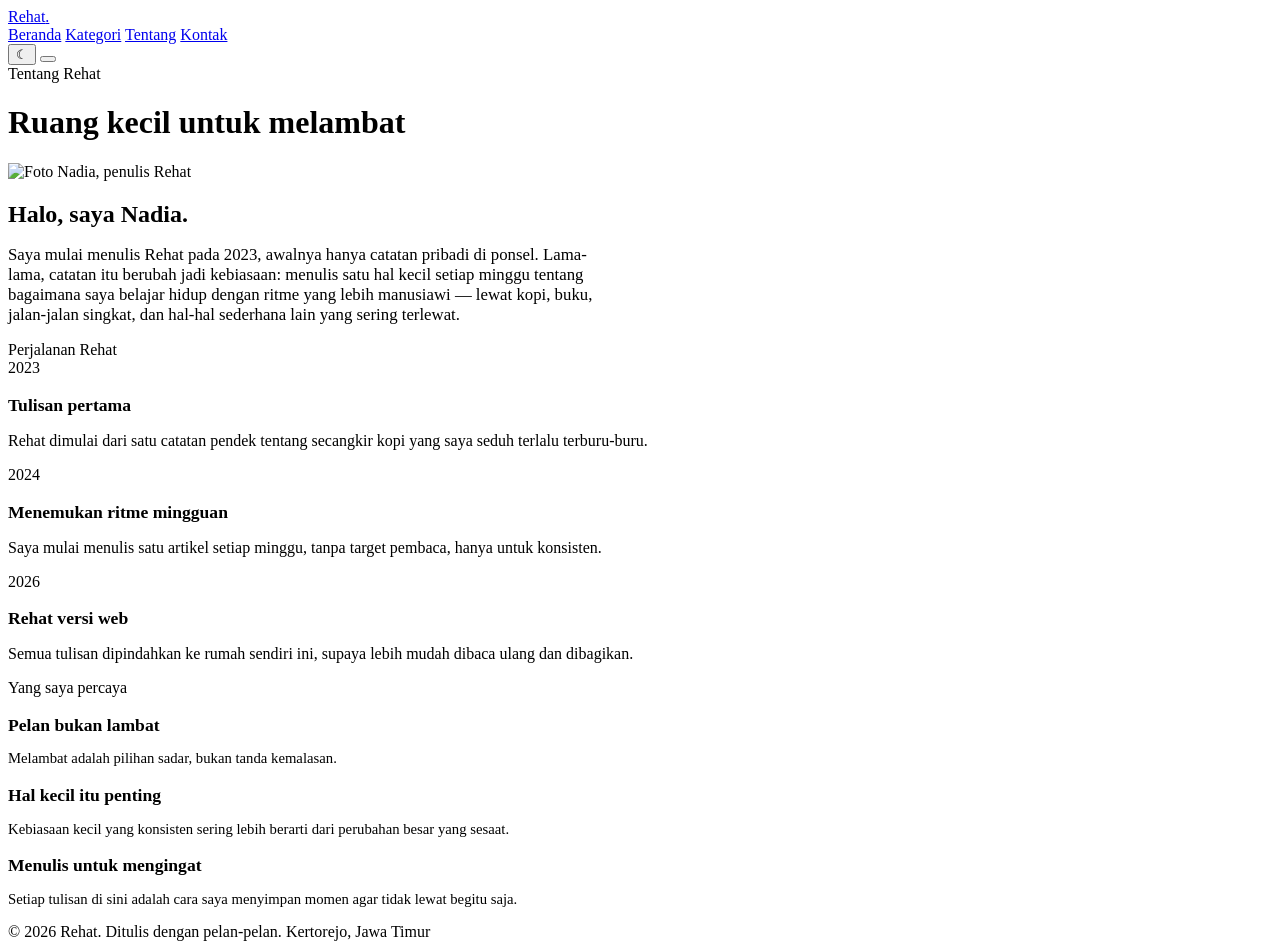
==== about.html @ 9d7ff97e "first commit" ====
<!DOCTYPE html>
<html lang="id">
<head>
<meta charset="UTF-8">
<meta name="viewport" content="width=device-width, initial-scale=1.0">
<title>Tentang — Rehat</title>
<link rel="stylesheet" href="css/style.css">
</head>
<body>

<nav class="navbar">
  <div class="nav-inner">
    <a href="index.html" class="brand">Rehat<span>.</span></a>
    <div class="nav-links">
      <a href="index.html">Beranda</a>
      <a href="category.html">Kategori</a>
      <a href="about.html" class="active">Tentang</a>
      <a href="contact.html">Kontak</a>
    </div>
    <div class="nav-actions">
      <button class="theme-toggle" aria-label="Ganti tema">☾</button>
      <button class="hamburger" aria-label="Menu"><span></span><span></span><span></span></button>
    </div>
  </div>
</nav>

<header class="page-header">
  <div class="wrap">
    <span class="eyebrow">Tentang Rehat</span>
    <h1>Ruang kecil untuk melambat</h1>
  </div>
</header>

<div class="wrap about-hero">
  <img src="https://images.unsplash.com/photo-1494790108377-be9c29b29330?w=300&q=80" alt="Foto Nadia, penulis Rehat">
  <div>
    <h2 style="margin-bottom:12px;">Halo, saya Nadia.</h2>
    <p style="color:var(--muted);font-size:1.05rem;max-width:600px;">Saya mulai menulis Rehat pada 2023, awalnya hanya catatan pribadi di ponsel. Lama-lama, catatan itu berubah jadi kebiasaan: menulis satu hal kecil setiap minggu tentang bagaimana saya belajar hidup dengan ritme yang lebih manusiawi — lewat kopi, buku, jalan-jalan singkat, dan hal-hal sederhana lain yang sering terlewat.</p>
  </div>
</div>

<div class="wrap timeline">
  <div class="section-label">Perjalanan Rehat</div>

  <div class="tl-item">
    <span class="yr">2023</span>
    <div>
      <h3 style="font-size:1.1rem;margin-bottom:6px;">Tulisan pertama</h3>
      <p style="color:var(--muted);">Rehat dimulai dari satu catatan pendek tentang secangkir kopi yang saya seduh terlalu terburu-buru.</p>
    </div>
  </div>

  <div class="tl-item">
    <span class="yr">2024</span>
    <div>
      <h3 style="font-size:1.1rem;margin-bottom:6px;">Menemukan ritme mingguan</h3>
      <p style="color:var(--muted);">Saya mulai menulis satu artikel setiap minggu, tanpa target pembaca, hanya untuk konsisten.</p>
    </div>
  </div>

  <div class="tl-item">
    <span class="yr">2026</span>
    <div>
      <h3 style="font-size:1.1rem;margin-bottom:6px;">Rehat versi web</h3>
      <p style="color:var(--muted);">Semua tulisan dipindahkan ke rumah sendiri ini, supaya lebih mudah dibaca ulang dan dibagikan.</p>
    </div>
  </div>
</div>

<div class="wrap">
  <div class="section-label">Yang saya percaya</div>
  <div class="values-grid">
    <div class="value-card">
      <h3 style="font-size:1.1rem;margin-bottom:8px;">Pelan bukan lambat</h3>
      <p style="color:var(--muted);font-size:.92rem;">Melambat adalah pilihan sadar, bukan tanda kemalasan.</p>
    </div>
    <div class="value-card">
      <h3 style="font-size:1.1rem;margin-bottom:8px;">Hal kecil itu penting</h3>
      <p style="color:var(--muted);font-size:.92rem;">Kebiasaan kecil yang konsisten sering lebih berarti dari perubahan besar yang sesaat.</p>
    </div>
    <div class="value-card">
      <h3 style="font-size:1.1rem;margin-bottom:8px;">Menulis untuk mengingat</h3>
      <p style="color:var(--muted);font-size:.92rem;">Setiap tulisan di sini adalah cara saya menyimpan momen agar tidak lewat begitu saja.</p>
    </div>
  </div>
</div>

<footer>
  <div class="wrap footer-inner">
    <span>© 2026 Rehat. Ditulis dengan pelan-pelan.</span>
    <span>Kertorejo, Jawa Timur</span>
  </div>
</footer>

<script src="js/main.js"></script>
</body>
</html>
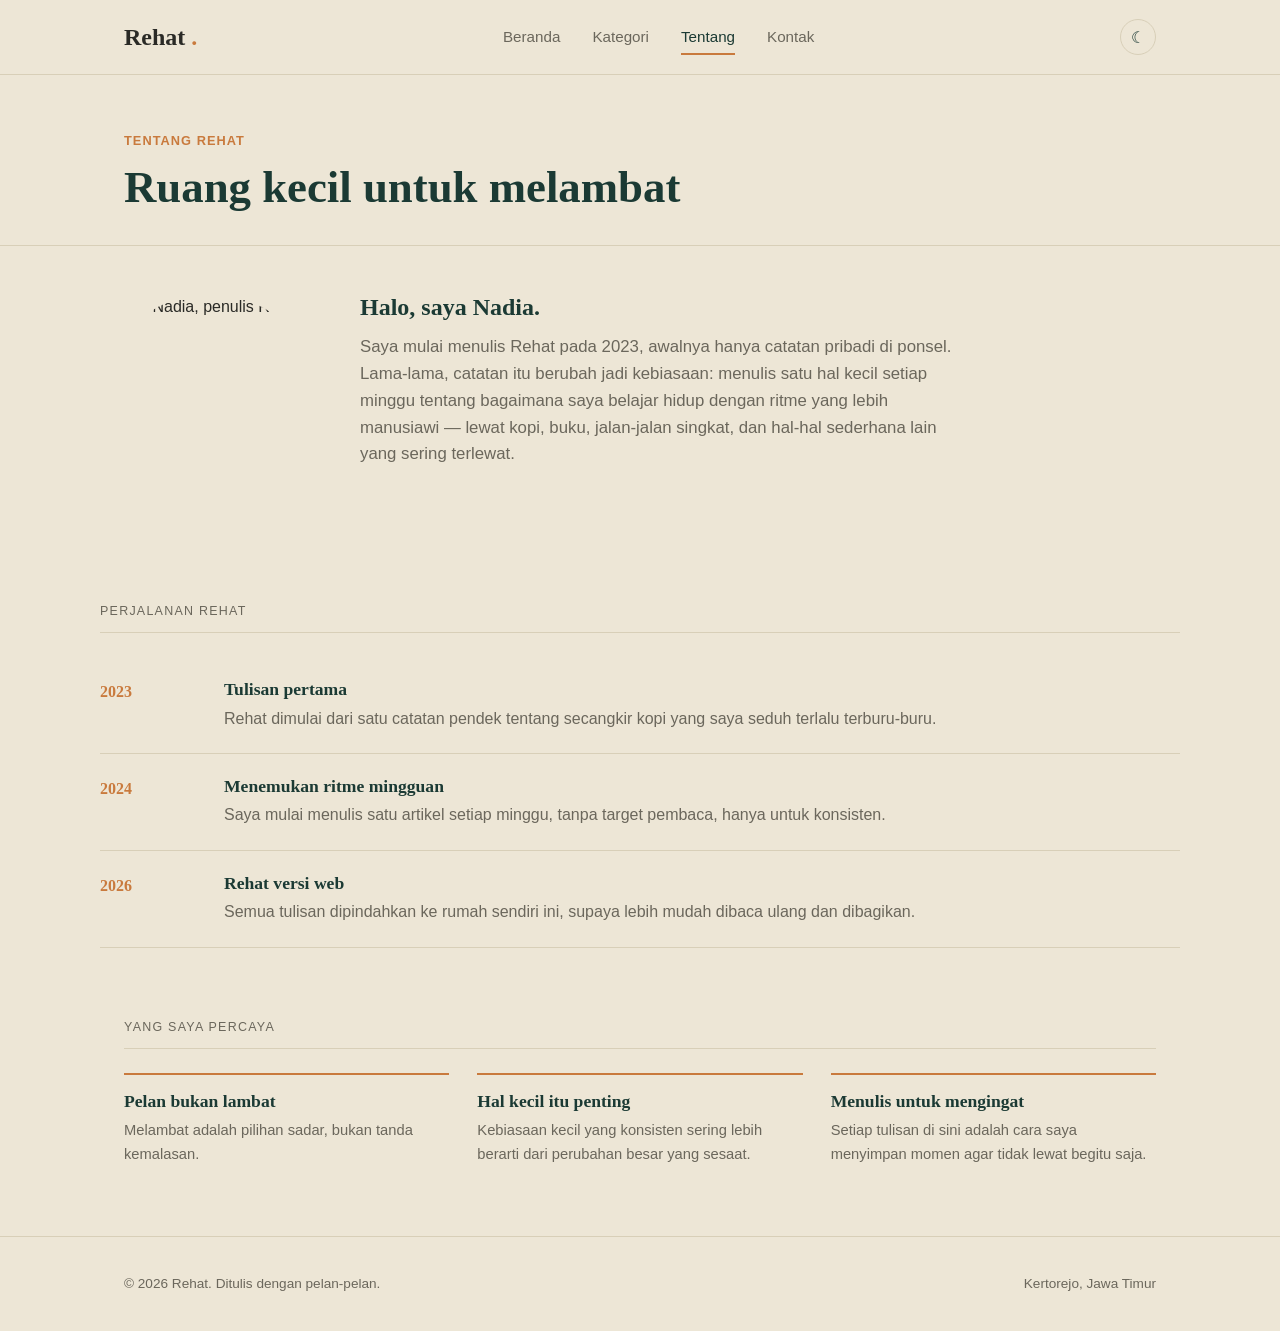
==== commit 7a240683: "Mengganti semua file dengan proyek baru" ====
--- a/about.html
+++ b/about.html
@@ -4,7 +4,286 @@
 <meta charset="UTF-8">
 <meta name="viewport" content="width=device-width, initial-scale=1.0">
 <title>Tentang — Rehat</title>
-<link rel="stylesheet" href="css/style.css">
+<style>
+@import url('https://fonts.googleapis.com/css2?family=Fraunces:opsz,wght@9..144,400;9..144,600;9..144,700&family=Source+Sans+3:wght@400;500;600;700&display=swap');
+
+:root{
+  --ink:#1B3A34;
+  --paper:#EDE6D6;
+  --paper-light:#F6F2E8;
+  --ochre:#C97A3D;
+  --sage:#8FA68E;
+  --line:#D8CFB8;
+  --text:#2A2A26;
+  --muted:#6B675C;
+  --radius:4px;
+  --maxw:1080px;
+}
+
+[data-theme="dark"]{
+  --ink:#EDE6D6;
+  --paper:#1B2321;
+  --paper-light:#212B28;
+  --ochre:#E19660;
+  --sage:#8FA68E;
+  --line:#33423D;
+  --text:#EDE6D6;
+  --muted:#A6A196;
+}
+
+*{box-sizing:border-box;margin:0;padding:0;}
+
+html{scroll-behavior:smooth;}
+
+body{
+  background:var(--paper);
+  color:var(--text);
+  font-family:'Source Sans 3',sans-serif;
+  line-height:1.6;
+  transition:background .3s ease,color .3s ease;
+}
+
+h1,h2,h3,.display{
+  font-family:'Fraunces',serif;
+  color:var(--ink);
+  font-weight:600;
+  line-height:1.15;
+}
+
+a{color:inherit;text-decoration:none;}
+
+img{max-width:100%;display:block;}
+
+.wrap{max-width:var(--maxw);margin:0 auto;padding:0 24px;}
+
+/* ===== NAVBAR ===== */
+.navbar{
+  border-bottom:1px solid var(--line);
+  position:sticky;top:0;
+  background:var(--paper);
+  z-index:100;
+}
+.nav-inner{
+  max-width:var(--maxw);margin:0 auto;padding:18px 24px;
+  display:flex;align-items:center;justify-content:space-between;
+}
+.brand{
+  font-family:'Fraunces',serif;font-size:1.5rem;font-weight:700;
+  display:flex;align-items:baseline;gap:6px;
+}
+.brand span{color:var(--ochre);}
+.nav-links{display:flex;gap:32px;align-items:center;}
+.nav-links a{
+  font-size:.95rem;color:var(--muted);
+  position:relative;padding:4px 0;
+}
+.nav-links a:hover,.nav-links a.active{color:var(--ink);}
+.nav-links a.active::after{
+  content:"";position:absolute;left:0;bottom:-2px;width:100%;height:2px;background:var(--ochre);
+}
+.nav-actions{display:flex;align-items:center;gap:14px;}
+.theme-toggle{
+  border:1px solid var(--line);background:transparent;color:var(--ink);
+  width:36px;height:36px;border-radius:50%;cursor:pointer;font-size:1rem;
+  display:flex;align-items:center;justify-content:center;
+}
+.hamburger{display:none;flex-direction:column;gap:5px;background:none;border:none;cursor:pointer;}
+.hamburger span{width:24px;height:2px;background:var(--ink);}
+
+@media(max-width:768px){
+  .nav-links{
+    position:fixed;top:69px;left:0;right:0;background:var(--paper);
+    flex-direction:column;padding:20px 24px;gap:18px;
+    border-bottom:1px solid var(--line);
+    transform:translateY(-150%);transition:transform .3s ease;
+  }
+  .nav-links.open{transform:translateY(0);}
+  .hamburger{display:flex;}
+}
+
+/* ===== HERO ===== */
+.hero{
+  padding:72px 0 56px;border-bottom:1px solid var(--line);
+}
+.hero .eyebrow{
+  color:var(--ochre);font-weight:600;letter-spacing:.08em;text-transform:uppercase;font-size:.8rem;
+  display:block;margin-bottom:14px;
+}
+.hero h1{font-size:clamp(2.2rem,5vw,3.6rem);max-width:720px;}
+.hero p{margin-top:18px;max-width:560px;color:var(--muted);font-size:1.1rem;}
+.hero-search{
+  margin-top:32px;display:flex;gap:0;max-width:480px;
+  border:1px solid var(--ink);border-radius:var(--radius);overflow:hidden;
+}
+.hero-search input{
+  flex:1;border:none;padding:12px 16px;background:var(--paper-light);color:var(--text);font-size:.95rem;
+}
+.hero-search input:focus{outline:none;}
+.hero-search button{
+  border:none;background:var(--ink);color:var(--paper);padding:0 20px;cursor:pointer;font-weight:600;
+}
+
+/* ===== LAYOUT: main + sidebar ===== */
+.content-layout{
+  display:grid;grid-template-columns:1fr 260px;gap:48px;padding:48px 0 80px;
+}
+@media(max-width:860px){.content-layout{grid-template-columns:1fr;}}
+
+.section-label{
+  font-size:.78rem;letter-spacing:.1em;text-transform:uppercase;color:var(--muted);
+  border-bottom:1px solid var(--line);padding-bottom:10px;margin-bottom:24px;
+}
+
+/* ===== ARTICLE CARDS ===== */
+.article-grid{display:grid;grid-template-columns:1fr;gap:0;}
+.card{
+  display:grid;grid-template-columns:180px 1fr;gap:20px;
+  padding:26px 0;border-bottom:1px solid var(--line);
+}
+.card:first-child{padding-top:0;}
+.card-img{
+  width:100%;aspect-ratio:4/3;border-radius:var(--radius);overflow:hidden;background:var(--sage);
+}
+.card-img img{width:100%;height:100%;object-fit:cover;}
+.card-meta{
+  font-size:.78rem;color:var(--ochre);font-weight:600;text-transform:uppercase;letter-spacing:.06em;
+  margin-bottom:8px;
+}
+.card h3{font-size:1.3rem;margin-bottom:8px;}
+.card h3 a:hover{color:var(--ochre);}
+.card p{color:var(--muted);font-size:.95rem;}
+.card .date{color:var(--muted);font-size:.82rem;margin-top:10px;display:block;}
+
+@media(max-width:560px){
+  .card{grid-template-columns:110px 1fr;gap:14px;}
+  .card h3{font-size:1.05rem;}
+}
+
+/* ===== SIDEBAR ===== */
+.sidebar-block{margin-bottom:40px;}
+.cat-list{list-style:none;}
+.cat-list li{border-bottom:1px solid var(--line);}
+.cat-list a{
+  display:flex;justify-content:space-between;padding:11px 0;color:var(--text);font-size:.95rem;
+}
+.cat-list a:hover{color:var(--ochre);}
+.cat-list .count{color:var(--muted);font-size:.82rem;}
+
+.about-box{
+  background:var(--paper-light);border:1px solid var(--line);border-radius:var(--radius);
+  padding:22px;
+}
+.about-box img{width:56px;height:56px;border-radius:50%;object-fit:cover;margin-bottom:12px;}
+.about-box p{font-size:.9rem;color:var(--muted);}
+
+/* ===== FOOTER ===== */
+footer{
+  border-top:1px solid var(--line);padding:36px 0;
+}
+.footer-inner{
+  display:flex;justify-content:space-between;align-items:center;flex-wrap:wrap;gap:12px;
+  font-size:.85rem;color:var(--muted);
+}
+
+/* ===== PAGE HEADER (non-home pages) ===== */
+.page-header{padding:56px 0 32px;border-bottom:1px solid var(--line);}
+.page-header .eyebrow{
+  color:var(--ochre);font-weight:600;letter-spacing:.08em;text-transform:uppercase;font-size:.8rem;
+  display:block;margin-bottom:10px;
+}
+.page-header h1{font-size:clamp(2rem,4vw,2.8rem);}
+
+/* ===== ARTICLE PAGE ===== */
+.article-hero-img{
+  width:100%;aspect-ratio:16/7;border-radius:var(--radius);overflow:hidden;margin:32px 0;background:var(--sage);
+}
+.article-hero-img img{width:100%;height:100%;object-fit:cover;}
+.article-body{max-width:720px;margin:0 auto;padding:0 0 60px;}
+.article-body .cat-tag{
+  color:var(--ochre);font-weight:600;text-transform:uppercase;font-size:.78rem;letter-spacing:.06em;
+}
+.article-body h1{font-size:clamp(2rem,4.5vw,2.9rem);margin:14px 0 18px;}
+.article-meta{
+  display:flex;gap:18px;color:var(--muted);font-size:.88rem;padding-bottom:26px;border-bottom:1px solid var(--line);
+  flex-wrap:wrap;
+}
+.article-content{font-size:1.08rem;padding-top:30px;}
+.article-content p{margin-bottom:20px;color:var(--text);}
+.article-content h2{font-size:1.5rem;margin:34px 0 14px;}
+.article-content blockquote{
+  border-left:3px solid var(--ochre);padding:6px 0 6px 20px;margin:26px 0;
+  font-family:'Fraunces',serif;font-style:italic;font-size:1.2rem;color:var(--ink);
+}
+.reading-bar{
+  position:fixed;top:0;left:0;height:3px;background:var(--ochre);width:0%;z-index:200;transition:width .1s ease;
+}
+.related{margin-top:56px;padding-top:32px;border-top:1px solid var(--line);}
+.related h3{margin-bottom:20px;}
+.related-grid{display:grid;grid-template-columns:repeat(3,1fr);gap:20px;}
+@media(max-width:700px){.related-grid{grid-template-columns:1fr;}}
+.related-card img{aspect-ratio:4/3;object-fit:cover;border-radius:var(--radius);margin-bottom:10px;}
+.related-card h4{font-size:1rem;}
+
+/* ===== CATEGORY PAGE ===== */
+.filter-bar{display:flex;gap:10px;flex-wrap:wrap;padding:32px 0;}
+.filter-btn{
+  border:1px solid var(--line);background:transparent;color:var(--text);
+  padding:8px 18px;border-radius:20px;cursor:pointer;font-size:.88rem;font-family:inherit;
+}
+.filter-btn.active,.filter-btn:hover{background:var(--ink);color:var(--paper);border-color:var(--ink);}
+.cat-article-grid{
+  display:grid;grid-template-columns:repeat(3,1fr);gap:26px;padding-bottom:70px;
+}
+@media(max-width:860px){.cat-article-grid{grid-template-columns:repeat(2,1fr);}}
+@media(max-width:560px){.cat-article-grid{grid-template-columns:1fr;}}
+.gcard{border:1px solid var(--line);border-radius:var(--radius);overflow:hidden;background:var(--paper-light);}
+.gcard-img{aspect-ratio:4/3;background:var(--sage);}
+.gcard-img img{width:100%;height:100%;object-fit:cover;}
+.gcard-body{padding:16px;}
+.gcard-body h4{font-size:1.05rem;margin-bottom:6px;}
+.gcard-body p{font-size:.85rem;color:var(--muted);}
+.hidden{display:none !important;}
+
+/* ===== ABOUT PAGE ===== */
+.about-hero{display:grid;grid-template-columns:220px 1fr;gap:40px;padding:48px 0;align-items:start;}
+.about-hero img{border-radius:50%;aspect-ratio:1;object-fit:cover;}
+@media(max-width:700px){.about-hero{grid-template-columns:1fr;}.about-hero img{width:140px;}}
+.timeline{padding:40px 0 70px;}
+.tl-item{
+  display:grid;grid-template-columns:100px 1fr;gap:24px;padding:22px 0;border-bottom:1px solid var(--line);
+}
+.tl-item .yr{font-family:'Fraunces',serif;font-weight:600;color:var(--ochre);}
+.values-grid{display:grid;grid-template-columns:repeat(3,1fr);gap:28px;padding-bottom:70px;}
+@media(max-width:700px){.values-grid{grid-template-columns:1fr;}}
+.value-card{border-top:2px solid var(--ochre);padding-top:16px;}
+
+/* ===== CONTACT PAGE ===== */
+.contact-layout{display:grid;grid-template-columns:1fr 1fr;gap:56px;padding:48px 0 80px;}
+@media(max-width:800px){.contact-layout{grid-template-columns:1fr;}}
+.form-group{margin-bottom:20px;}
+.form-group label{display:block;font-size:.88rem;font-weight:600;margin-bottom:8px;color:var(--ink);}
+.form-group input,.form-group textarea{
+  width:100%;border:1px solid var(--line);background:var(--paper-light);color:var(--text);
+  padding:12px 14px;border-radius:var(--radius);font-family:inherit;font-size:.95rem;
+}
+.form-group input:focus,.form-group textarea:focus{outline:2px solid var(--ochre);outline-offset:1px;}
+.form-group textarea{resize:vertical;min-height:130px;}
+.error-msg{color:#B3452C;font-size:.8rem;margin-top:6px;display:none;}
+.form-group.error input,.form-group.error textarea{border-color:#B3452C;}
+.form-group.error .error-msg{display:block;}
+.btn-submit{
+  background:var(--ink);color:var(--paper);border:none;padding:13px 30px;border-radius:var(--radius);
+  font-weight:600;cursor:pointer;font-size:.95rem;
+}
+.btn-submit:hover{background:var(--ochre);}
+.success-msg{
+  background:var(--sage);color:#12241f;padding:16px 18px;border-radius:var(--radius);margin-top:18px;display:none;font-size:.9rem;
+}
+.info-block{margin-bottom:26px;}
+.info-block h3{font-size:1.1rem;margin-bottom:6px;}
+.info-block p{color:var(--muted);font-size:.92rem;}
+
+</style>
 </head>
 <body>
 
@@ -92,6 +371,57 @@
   </div>
 </footer>
 
-<script src="js/main.js"></script>
+<script>
+// ===== Hamburger menu =====
+document.addEventListener('DOMContentLoaded', () => {
+  const hamburger = document.querySelector('.hamburger');
+  const navLinks = document.querySelector('.nav-links');
+  if (hamburger && navLinks) {
+    hamburger.addEventListener('click', () => {
+      navLinks.classList.toggle('open');
+    });
+    navLinks.querySelectorAll('a').forEach(a => {
+      a.addEventListener('click', () => navLinks.classList.remove('open'));
+    });
+  }
+
+  // ===== Theme toggle =====
+  const themeBtn = document.querySelector('.theme-toggle');
+  const root = document.documentElement;
+  const saved = localStorage.getItem('rehat-theme');
+  if (saved === 'dark') {
+    root.setAttribute('data-theme', 'dark');
+    if (themeBtn) themeBtn.textContent = '☀';
+  }
+  if (themeBtn) {
+    themeBtn.addEventListener('click', () => {
+      const isDark = root.getAttribute('data-theme') === 'dark';
+      if (isDark) {
+        root.removeAttribute('data-theme');
+        localStorage.setItem('rehat-theme', 'light');
+        themeBtn.textContent = '☾';
+      } else {
+        root.setAttribute('data-theme', 'dark');
+        localStorage.setItem('rehat-theme', 'dark');
+        themeBtn.textContent = '☀';
+      }
+    });
+  }
+
+  // ===== Live search on homepage =====
+  const searchInput = document.querySelector('.hero-search input');
+  if (searchInput) {
+    searchInput.addEventListener('input', (e) => {
+      const q = e.target.value.toLowerCase().trim();
+      document.querySelectorAll('.card').forEach(card => {
+        const title = card.querySelector('h3').textContent.toLowerCase();
+        const excerpt = card.querySelector('p').textContent.toLowerCase();
+        card.style.display = (title.includes(q) || excerpt.includes(q)) ? 'grid' : 'none';
+      });
+    });
+  }
+});
+
+</script>
 </body>
 </html>
